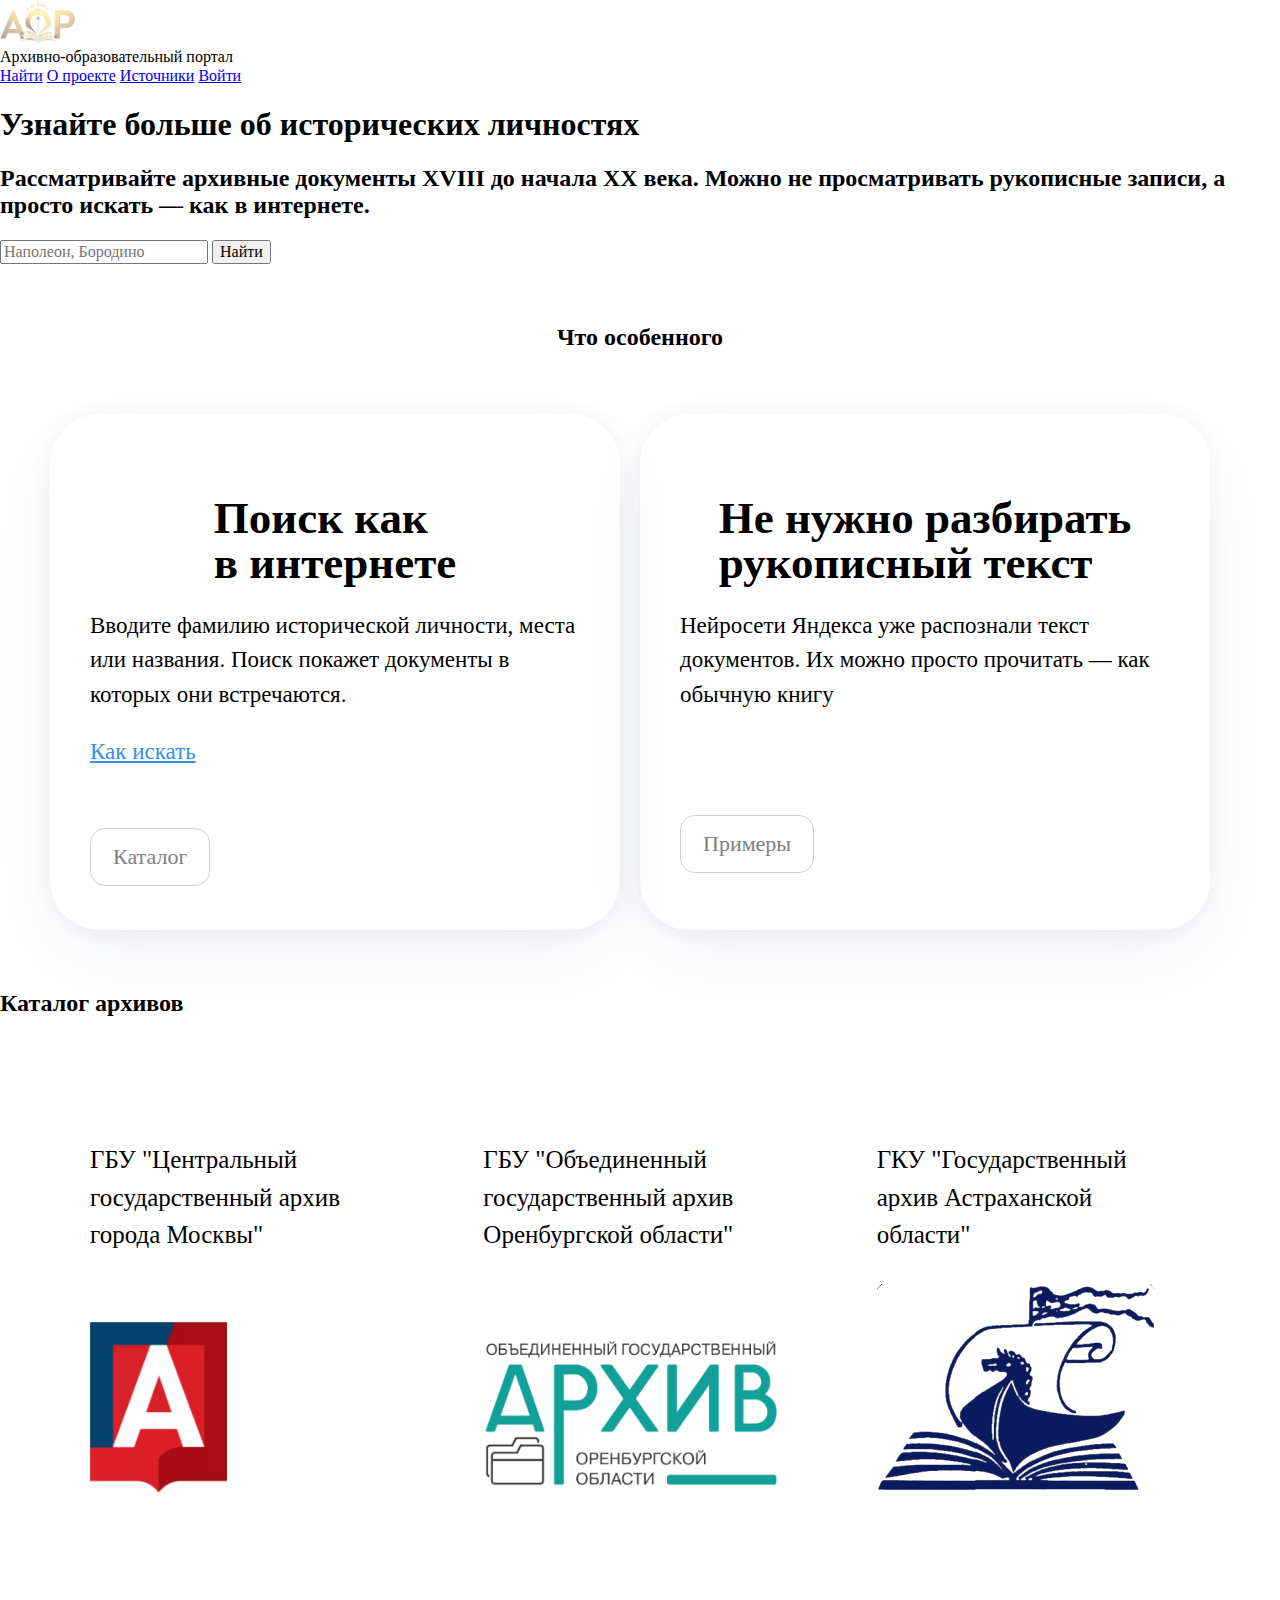
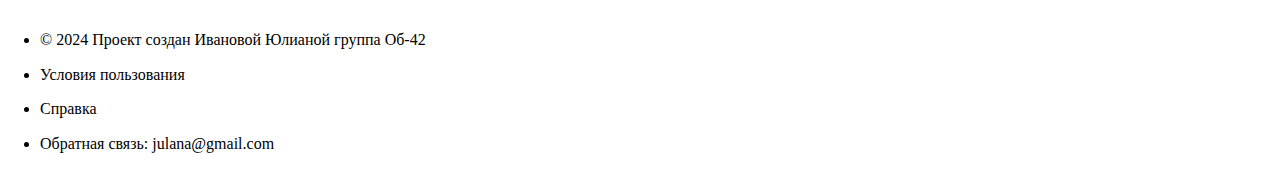
==== web_2024-lab-2.5/project/Index.html @ 768f45c7 "Add files via upload" ====
<!DOCTYPE html>
<html lang="en">

<head>
    <meta charset="UTF-8">
    <meta name="viewport" content="width=device-width,
    initial-scale=1.0">
    <title>Архивно-образовательный портал</title>
    <link rel="stylesheet" href="styles/normalize.css">
    <link rel="stylesheet" href="styles/style.css">
</head>

<body>

    <header class="header">
        <div class="container">
            <div class="header__inner">
                <img class="header__logo" src="images/Logo.png" alt="Логотип" width="75">
                <div class="header__logo">Архивно-образовательный портал</div>

                <nav class="nav">
                    <a class="nav__link" href="#search">Найти</a>
                    <a class="nav__link" href="#about">О проекте</a>
                    <a class="nav__link" href="#contact">Источники</a>
                    <a class="nav__link" href="login.html">Войти</a>
                </nav>
            </div>
        </div>
    </header>

    <div class="intro">
        <div class="container">
            <div class="intro__inner">
                <h1 class="intro__title">Узнайте больше об исторических личностях</h1>
                <h2 class="intro__subtitle">Рассматривайте архивные документы XVIII до начала ХХ века.
                    Можно не просматривать рукописные записи,
                    а просто искать — как в интернете.</h2>
                <div class="intro__search">
                    <input class="search__input" name="text" placeholder="Наполеон, Бородино" aria-label="Запрос">
                    <button class="search__button" type="submit">
                        <span class="button__search">Найти</span>
                    </button>
                </div>
            </div>
        </div>
    </div>

    <section class="section">
        <div class="container">
            <div class="section__body">
                <h2 class="section__title">Что особенного</h2>
            </div>
            <ul class="section__container">
                <li class="section__li">
                    <h3 class="section__subtitles">Поиск как <br> в интернете</h3>
                    <div class="section__text">
                        <p>Вводите фамилию исторической личности, места или названия.
                            Поиск покажет документы в которых они встречаются. <br></p>
                        <p>
                            <a class="how__search" href="how search">Как искать</aс>
                        </p>
                    </div>
                    <a class="button__catalog" href="catalog">
                        <span class="button__text">Каталог</span>
                    </a>
                </li>
                <li class="section__li">
                    <h3 class="section__subtitles">
                        Не нужно разбирать
                        <br>
                        рукописный текст
                    </h3>
                    <div class="section__text">
                        <p>Нейросети Яндекса уже распознали текст документов.
                            Их можно просто прочитать — как обычную книгу
                        </p>
                        <div class="flexgrowing__second"></div>
                        <a class="button__catalog" href="catalog">
                            <span class="button__text">Примеры</span>
                        </a>
                </li>
            </ul>
        </div>
    </section>
    <section class="catalog_menu">
        <div class="archive">
            <h2 class="section__title">Каталог архивов</h2>
        </div>
        <ul class="archive__section">
            <li class="archive__block">
                <div class="catalog__text">
                    <p>ГБУ "Центральный государственный архив города Москвы"</p>
                </div>
                <div class="flexgrowing__archive"></div>
                <div class="catalo__logo1">
                    <img class="arhive_logo_1" src="images/logo_1.png" alt="Главархив Москвы" height="170">
                </div>
            </li>
            <li class="archive__block">
                <div class="catalog__text">
                    <p>ГБУ "Объединенный государственный архив Оренбургской области"</p>
                </div>
                <div class="flexgrowing__archive"></div>
                <div class="catalo__logo1">
                    <img class="arhive_logo" src="images/logo_2.png" alt="Архив Оренбургской области" width="170">
                </div>
            </li>
            <li class="archive__block">
                <div class="catalog__text">
                    <p>ГКУ "Государственный архив Астраханской области"</p>
                </div>
                <div class="flexgrowing__archive"></div>
                <div class="catalo__logo1">
                    <img class="arhive_logo" src="images/Logo_3.png" alt="Архив Астраханской области" width="170">
                </div>
            </li>
        </ul>
    </section>
    <footer class="footer">
        <div class="footer_content">
            <ul class="footer__item">
                <li class="footer__text">
                    <p>© 2024 Проект создан Ивановой Юлианой группа Об-42</p>
                </li>
                <li class="footer__text">
                    <p>Условия пользования</p>
                </li>
                <li class="footer__text">
                    <p>Справка</p>
                </li>
                <li class="footer__text">
                    <p>Обратная связь: julana@gmail.com</p>
                </li>
            </ul>
        </div>
    </footer>
</body>

</html>
---- web_2024-lab-2.5/project/styles/style.css ----
@import '/project/styles/font.css';
@import '/project/styles/base.css';
@import '/project/styles/header.css';
@import '/project/styles/footer.css';


/* section */
.section__title {
    padding: 40px 0 20px;
}

.section__body {
    width: 100%;
    max-width: 950px;
    margin: 0 auto 40px;

    text-align: center;
}

.section__container {
    display: flex;
    max-width: 1180px;
    margin: 42px auto 0;
    padding: 0;
    list-style: none;
}

.section__li {
    margin-right: 20px;
    display: flex;
    flex-direction: column;
    box-sizing: border-box;
    width: 50%;
    margin: 0 20px 0 0;
    padding: 40px;
    border-radius: 50px;
    box-shadow: 0 0 21px rgba(31, 48, 111, .05), 0 26px 76px -20px rgba(31, 48, 111, .1);
}

.section__subtitles {
    margin: 0 0 20px;
    text-align: left;
    font-size: 45px;
    font-weight: 700;
    line-height: 100%;
    display: flex;
    max-width: 1180px;
    margin: 42px auto 0;
    padding: 0;
    list-style: none;
}

.section__text {
    font-size: 23px;
    line-height: 150%;
    margin-bottom: 5px;
}

.how__search {
    color: #358fe9;
}

.button__catalog {
    position: relative;
    z-index: 1;
}

.flexgrowing__second {
    display: auto;
    flex-grow: 1;
    height: 50px;

}

.button__text {
    position: relative;
    display: inline-block;
    overflow: hidden;
    align-self: flex-start;
    margin: 30px 0 0;
    padding: 0 22px;
    font-family: inherit;
    font-size: 22px;
    line-height: 56px;
    cursor: pointer;
    border: 1px solid #d9cec5;
    border-radius: 15px;
    transition: border-color .2s ease;
    will-change: border-color;
    color: grey;
}

.catalog_menu {
    margin: 0 0 100px;
    border-end-start-radius: 90px;
}

.archive__section {
    display: flex;
    max-width: 1180px;
    margin: 42px auto 0;
    padding: 0;
    list-style: none;
}

.archive__block {
    position: relative;
    display: flex;
    flex-direction: column;
    box-sizing: border-box;
    width: 33.333%;
    padding: 37px 40px 35px;
    border-radius: 50px;
    margin-right: 20px;
}

.catalog__text {
    margin: 0 0 5px;
    font-size: 25px;
    line-height: 150%;
}

.flexgrowing__archive {
    flex-grow: 1;
}

.arhive_logo {
    box-sizing: border-box;
    display: inline-block;
    overflow: hidden;
    width: initial;
    height: initial;
    background: none;
    opacity: 1;
    border: 0px;
    margin: 0px;
    padding: 0px;
    position: relative;
    max-width: 100%;
}
.arhive_logo_1 { 
    height: 10;
}
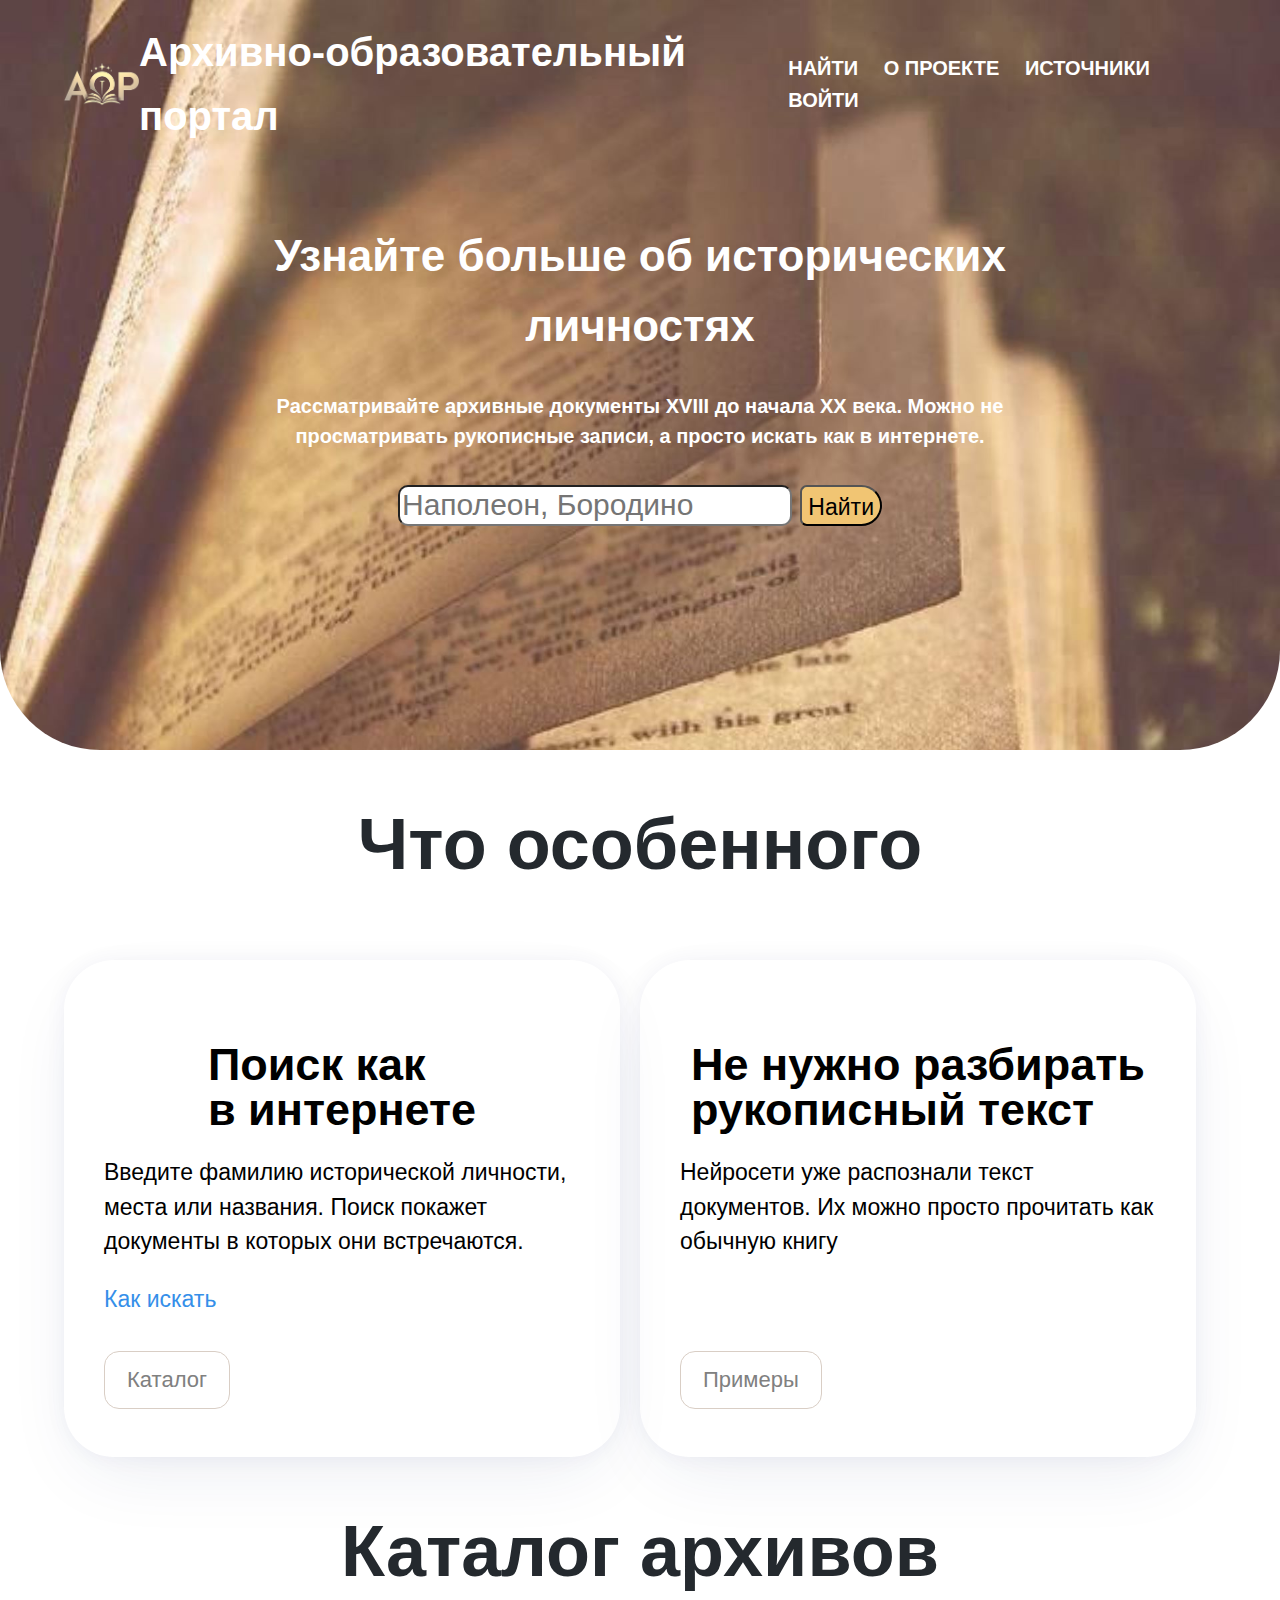
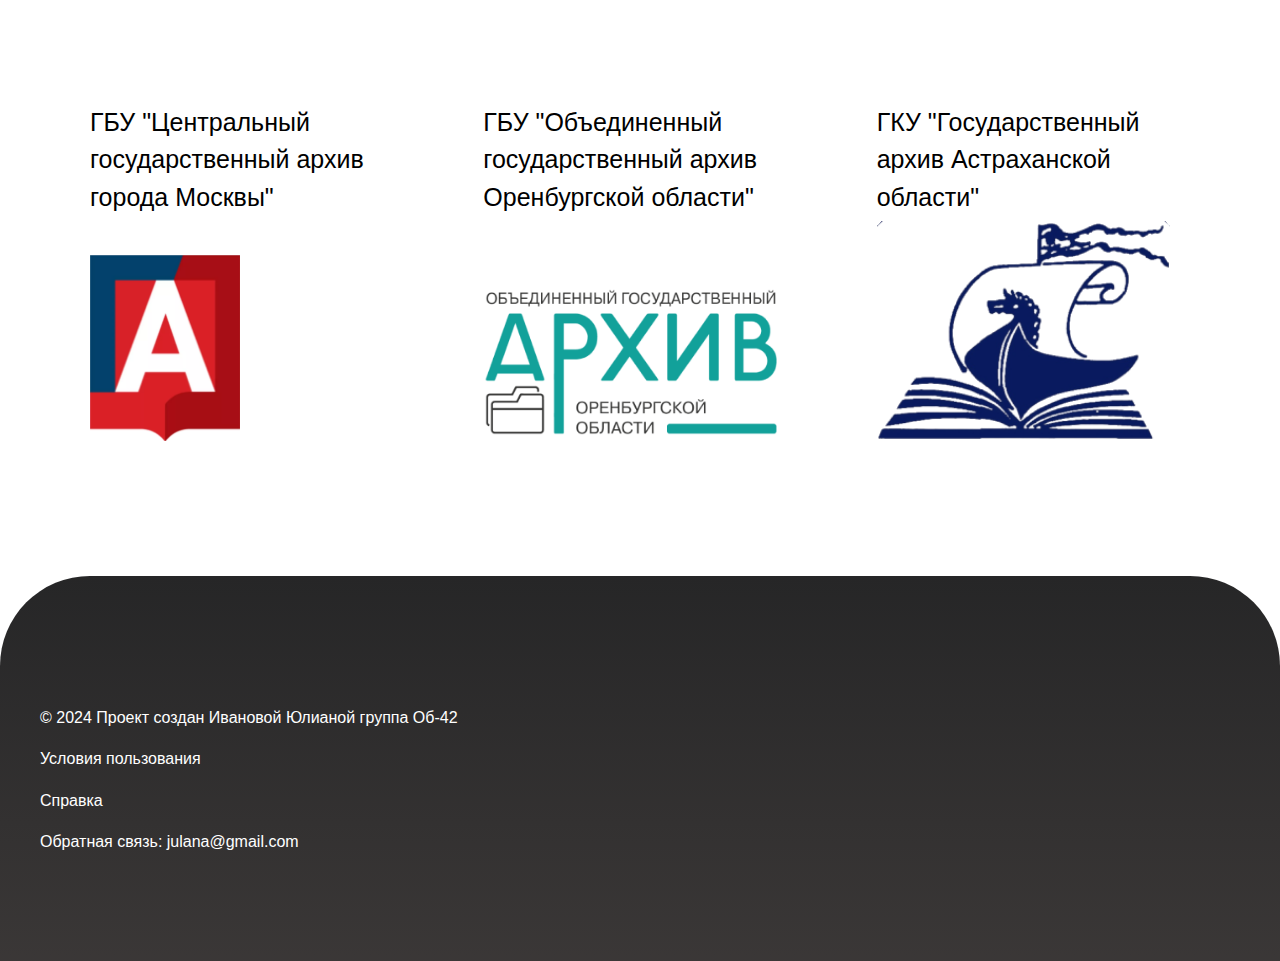
==== commit 53cb9144: "Add files via upload" ====
--- a/web_2024-lab-2.5/project/Index.html
+++ b/web_2024-lab-2.5/project/Index.html
@@ -34,7 +34,7 @@
                 <h1 class="intro__title">Узнайте больше об исторических личностях</h1>
                 <h2 class="intro__subtitle">Рассматривайте архивные документы XVIII до начала ХХ века.
                     Можно не просматривать рукописные записи,
-                    а просто искать — как в интернете.</h2>
+                    а просто искать как в интернете.</h2>
                 <div class="intro__search">
                     <input class="search__input" name="text" placeholder="Наполеон, Бородино" aria-label="Запрос">
                     <button class="search__button" type="submit">
@@ -54,13 +54,12 @@
                 <li class="section__li">
                     <h3 class="section__subtitles">Поиск как <br> в интернете</h3>
                     <div class="section__text">
-                        <p>Вводите фамилию исторической личности, места или названия.
+                        <p>Введите фамилию исторической личности, места или названия.
                             Поиск покажет документы в которых они встречаются. <br></p>
-                        <p>
-                            <a class="how__search" href="how search">Как искать</aс>
-                        </p>
+                        <a class="how__search" href="how_search">Как искать</a>
+
                     </div>
-                    <a class="button__catalog" href="catalog">
+                    <a class="button__catalog" href="#">
                         <span class="button__text">Каталог</span>
                     </a>
                 </li>
@@ -70,14 +69,13 @@
                         <br>
                         рукописный текст
                     </h3>
-                    <div class="section__text">
-                        <p>Нейросети Яндекса уже распознали текст документов.
-                            Их можно просто прочитать — как обычную книгу
-                        </p>
-                        <div class="flexgrowing__second"></div>
-                        <a class="button__catalog" href="catalog">
-                            <span class="button__text">Примеры</span>
-                        </a>
+                    <p class="section__text">Нейросети уже распознали текст документов.
+                        Их можно просто прочитать как обычную книгу
+                    </p>
+                    <div class="flexgrowing__second"></div>
+                    <a class="button__catalog" href="catalog">
+                        <span class="button__text">Примеры</span>
+                    </a>
                 </li>
             </ul>
         </div>
@@ -88,31 +86,16 @@
         </div>
         <ul class="archive__section">
             <li class="archive__block">
-                <div class="catalog__text">
-                    <p>ГБУ "Центральный государственный архив города Москвы"</p>
-                </div>
-                <div class="flexgrowing__archive"></div>
-                <div class="catalo__logo1">
+                    <p class="catalog__text">ГБУ "Центральный государственный архив города Москвы"</p>
                     <img class="arhive_logo_1" src="images/logo_1.png" alt="Главархив Москвы" height="170">
-                </div>
             </li>
             <li class="archive__block">
-                <div class="catalog__text">
-                    <p>ГБУ "Объединенный государственный архив Оренбургской области"</p>
-                </div>
-                <div class="flexgrowing__archive"></div>
-                <div class="catalo__logo1">
+                <p class="catalog__text">ГБУ "Объединенный государственный архив Оренбургской области"</p>
                     <img class="arhive_logo" src="images/logo_2.png" alt="Архив Оренбургской области" width="170">
-                </div>
             </li>
             <li class="archive__block">
-                <div class="catalog__text">
-                    <p>ГКУ "Государственный архив Астраханской области"</p>
-                </div>
-                <div class="flexgrowing__archive"></div>
-                <div class="catalo__logo1">
+                <p class="catalog__text">ГКУ "Государственный архив Астраханской области"</p>
                     <img class="arhive_logo" src="images/Logo_3.png" alt="Архив Астраханской области" width="170">
-                </div>
             </li>
         </ul>
     </section>
@@ -134,6 +117,7 @@
             </ul>
         </div>
     </footer>
+    <script src="/project/scripts/script.js"> </script>
 </body>
 
-</html>
+</html>--- a/web_2024-lab-2.5/project/styles/style.css
+++ b/web_2024-lab-2.5/project/styles/style.css
@@ -1,143 +1,9 @@
-@import '/project/styles/font.css';
-@import '/project/styles/base.css';
-@import '/project/styles/header.css';
-@import '/project/styles/footer.css';
+@import 'font.css';
+@import 'base.css';
+@import 'header.css';
+@import 'footer.css';
+@import 'media.css';
+@import 'main.css';
 
 
-/* section */
-.section__title {
-    padding: 40px 0 20px;
-}
 
-.section__body {
-    width: 100%;
-    max-width: 950px;
-    margin: 0 auto 40px;
-
-    text-align: center;
-}
-
-.section__container {
-    display: flex;
-    max-width: 1180px;
-    margin: 42px auto 0;
-    padding: 0;
-    list-style: none;
-}
-
-.section__li {
-    margin-right: 20px;
-    display: flex;
-    flex-direction: column;
-    box-sizing: border-box;
-    width: 50%;
-    margin: 0 20px 0 0;
-    padding: 40px;
-    border-radius: 50px;
-    box-shadow: 0 0 21px rgba(31, 48, 111, .05), 0 26px 76px -20px rgba(31, 48, 111, .1);
-}
-
-.section__subtitles {
-    margin: 0 0 20px;
-    text-align: left;
-    font-size: 45px;
-    font-weight: 700;
-    line-height: 100%;
-    display: flex;
-    max-width: 1180px;
-    margin: 42px auto 0;
-    padding: 0;
-    list-style: none;
-}
-
-.section__text {
-    font-size: 23px;
-    line-height: 150%;
-    margin-bottom: 5px;
-}
-
-.how__search {
-    color: #358fe9;
-}
-
-.button__catalog {
-    position: relative;
-    z-index: 1;
-}
-
-.flexgrowing__second {
-    display: auto;
-    flex-grow: 1;
-    height: 50px;
-
-}
-
-.button__text {
-    position: relative;
-    display: inline-block;
-    overflow: hidden;
-    align-self: flex-start;
-    margin: 30px 0 0;
-    padding: 0 22px;
-    font-family: inherit;
-    font-size: 22px;
-    line-height: 56px;
-    cursor: pointer;
-    border: 1px solid #d9cec5;
-    border-radius: 15px;
-    transition: border-color .2s ease;
-    will-change: border-color;
-    color: grey;
-}
-
-.catalog_menu {
-    margin: 0 0 100px;
-    border-end-start-radius: 90px;
-}
-
-.archive__section {
-    display: flex;
-    max-width: 1180px;
-    margin: 42px auto 0;
-    padding: 0;
-    list-style: none;
-}
-
-.archive__block {
-    position: relative;
-    display: flex;
-    flex-direction: column;
-    box-sizing: border-box;
-    width: 33.333%;
-    padding: 37px 40px 35px;
-    border-radius: 50px;
-    margin-right: 20px;
-}
-
-.catalog__text {
-    margin: 0 0 5px;
-    font-size: 25px;
-    line-height: 150%;
-}
-
-.flexgrowing__archive {
-    flex-grow: 1;
-}
-
-.arhive_logo {
-    box-sizing: border-box;
-    display: inline-block;
-    overflow: hidden;
-    width: initial;
-    height: initial;
-    background: none;
-    opacity: 1;
-    border: 0px;
-    margin: 0px;
-    padding: 0px;
-    position: relative;
-    max-width: 100%;
-}
-.arhive_logo_1 { 
-    height: 10;
-}